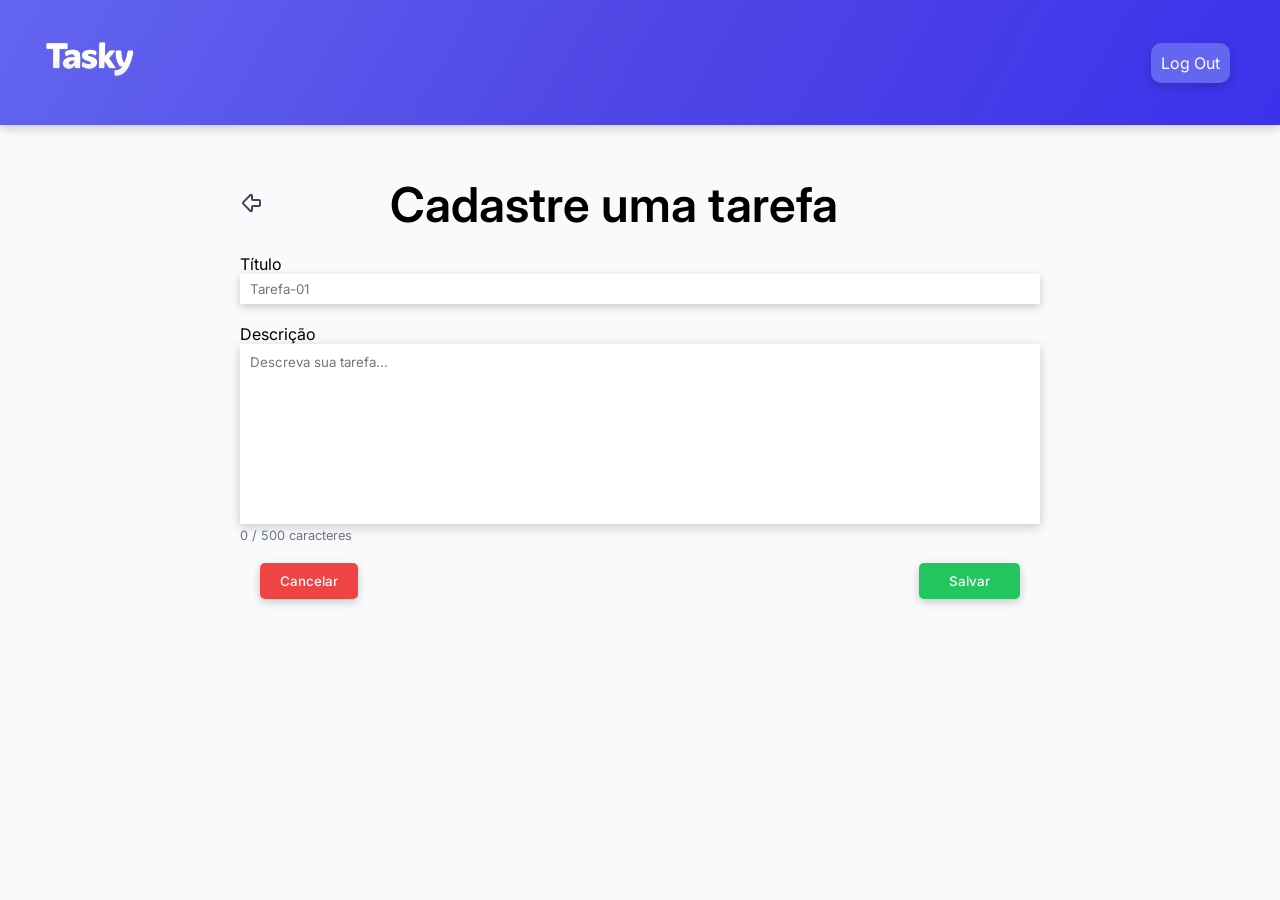
==== view/cadastrar-tarefa.html @ 52762b45 "Add Pasta View, Exceptions e JWT parte 1" ====
<!DOCTYPE html>
<html lang="pt-br">

<head>
    <meta charset="UTF-8">
    <meta name="viewport" content="width=device-width, initial-scale=1.0">
    <link rel="stylesheet" href="./css/cadastrar-tarefa.css">
    <title>Lista de Tarefas</title>
</head>

<body>
    <!-- ================ Header ================ -->

    <header class="header">
        <div class="content-header">
            <div class="logo">
                <img src="./img/logo.png" alt="Logo">
            </div>
            <div class="nav">
                <span>Log Out</span>
            </div>
        </div>
    </header>

    <!-- ================ Cadastro ================ -->

    <main class="container">
        <input type="hidden" id="userId" value="1">
        <section class="cadastro-container">
            <div class="container-title">
                <div class="titulo-cadastre">
                    <div class="back">
                        <a href="./tarefa.html"><svg xmlns="http://www.w3.org/2000/svg" width="24" height="24"
                                viewBox="0 0 24 24" fill="none" stroke="#43464e" stroke-width="2" stroke-linecap="round"
                                stroke-linejoin="round" class="lucide lucide-arrow-big-left-icon lucide-arrow-big-left">
                                <path
                                    d="M13 9a1 1 0 0 1-1-1V5.061a1 1 0 0 0-1.811-.75l-6.835 6.836a1.207 1.207 0 0 0 0 1.707l6.835 6.835a1 1 0 0 0 1.811-.75V16a1 1 0 0 1 1-1h6a1 1 0 0 0 1-1v-4a1 1 0 0 0-1-1z" />
                            </svg></a>
                    </div>
                    <div class="title">
                        <h1>Cadastre uma tarefa</h1>
                    </div>
                </div>
            </div>
            <div class="form">
                <div class="nome-titulo">
                    <label for="title">Título</label><br>
                    <input type="text" class="title" id="title" placeholder="Tarefa-01"><br>
                </div>
                <div class="desc">
                    <label for="desc">Descrição</label><br>
                    <textarea name="desc" id="desc" placeholder="Descreva sua tarefa..." cols="70" maxlength="500"
                        rows="10"
                        oninput="document.querySelector('.contador').textContent = this.value.length + ' / 500 caracteres'"></textarea><br>
                    <output>
                        <p class="contador">0 / 500 caracteres</p>
                    </output>
                </div>
                <div class="alteracoes">
                    <div class="cancelar">
                        <button type="button" onclick="cancelar()">Cancelar</button>
                    </div>
                    <div class="salvar">
                        <button type="button" onclick="salvarTarefa()">Salvar</button>
                    </div>
                </div>
            </div>
        </section>
    </main>
    <script src="./js/cadastrar-tarefa.js"></script>
</body>
---- view/css/cadastrar-tarefa.css ----
@import url('https://fonts.googleapis.com/css2?family=Inter:wght@400;500;600;700&display=swap');

:root {
  --primary: #4F46E5;
  --primary-light: #6366F1;
  --bg: #F9FAFB;
  --text-main: #43464e;
  --text-secondary: #6B7280;
  --success: #22C55E;
  --error: #EF4444;
}

* {
    margin: 0;
    padding: 0;
    box-sizing: border-box;
    font-family: 'Inter', sans-serif;
}

body {
    background-color: var(--bg);
    width: 100%;
    height: 100vh;
}

h1, h2, h3 {
  font-weight: 600;
}

button {
  font-weight: 500;
}

p, span, input {
  font-weight: 400;
}

/* ==================== Header ==================== */

.header {
    display: flex;
    background: linear-gradient(120deg, #6366F1,#4F46E5,#3b32ec);
    height: 125px;
    align-items: center;
    justify-content: center;
    box-shadow: 0 3px 10px rgb(0 0 0 / 0.2);
}

.content-header {
    display: flex;
    align-items: center;
    justify-content: space-between;
    width: 100%;
    margin: 0 50px 0 20px;

}

.logo img {
    height: 150px;
    width: 140px;
    border-radius: 10px;
}

.nav {
    display: flex;
    gap: 20px;
}

.nav a {
    text-decoration: none;
}

.nav span {
    color: white;
    background-color: var(--primary-light);
    border-radius: 10px;
    padding: 10px 10px 10px 10px;
    box-shadow: 0 3px 10px rgb(0 0 0 / 0.2);
    cursor: pointer;
    transition: background-color 0.5s ease;
}

.nav span:hover {
    background-color: #898bff;
}

/* ==================== Cadastrar Tarefa ==================== */

.container{
    position: relative;
    width: 100%;
}

.cadastro-container {
    display: flex;
    align-items: center;
    justify-content: center;
    margin-top: 50px;
    flex-direction: column;
    gap: 20px;
}

.cadastro-container h1 {
    font-size: 3rem;
}

.container-title {
    width: 800px;
}

.titulo-cadastre {
    display: grid;
    grid-template-columns: 1fr 500px 1fr;
    align-items: center;
}

.form{
    width: 800px;
}

.form div {
    margin-bottom: 20px;
}

.nome-titulo input {
    width: 100%;
    height: 30px;
    padding: 0 10px;
    box-shadow: 0 3px 10px rgb(0 0 0 / 0.2);
    border: none;
    outline: none;
    transition: 0.3s;
}

.nome-titulo input:focus {
    transform: scale(1.01);
}

.desc textarea {
    width: 100%;
    resize: none;
    overflow-y: auto;
    padding: 10px;
    box-shadow: 0 3px 10px rgb(0 0 0 / 0.2);
    border: none;
    outline: none;
    transition: 0.3s;
}

.contador {
    font-size: 0.8rem;
    color: var(--text-secondary);
}

.desc textarea:focus {
    transform: scale(1.01);
}

.alteracoes {
    display: flex;
    justify-content: space-between;
    margin: 20px;
}

.cancelar button {
    background-color: var(--error);
    padding: 10px 20px;
    border-radius: 5px;
    border: none;
    color: white;
    box-shadow: 0 3px 10px rgb(0 0 0 / 0.2);
    cursor: pointer;
}

.cancelar button:hover {
    background-color: #752020;
    transform: scale(1.02);
}

.salvar button {
    background-color: var(--success);
    padding: 10px 30px;
    border-radius: 5px;
    border: none;
    color: white;
    box-shadow: 0 3px 10px rgb(0 0 0 / 0.2);
    cursor: pointer;
    transition: 0.3s;
}

.salvar button:hover {
    background-color: #16853f;
    transform: scale(1.02);
}
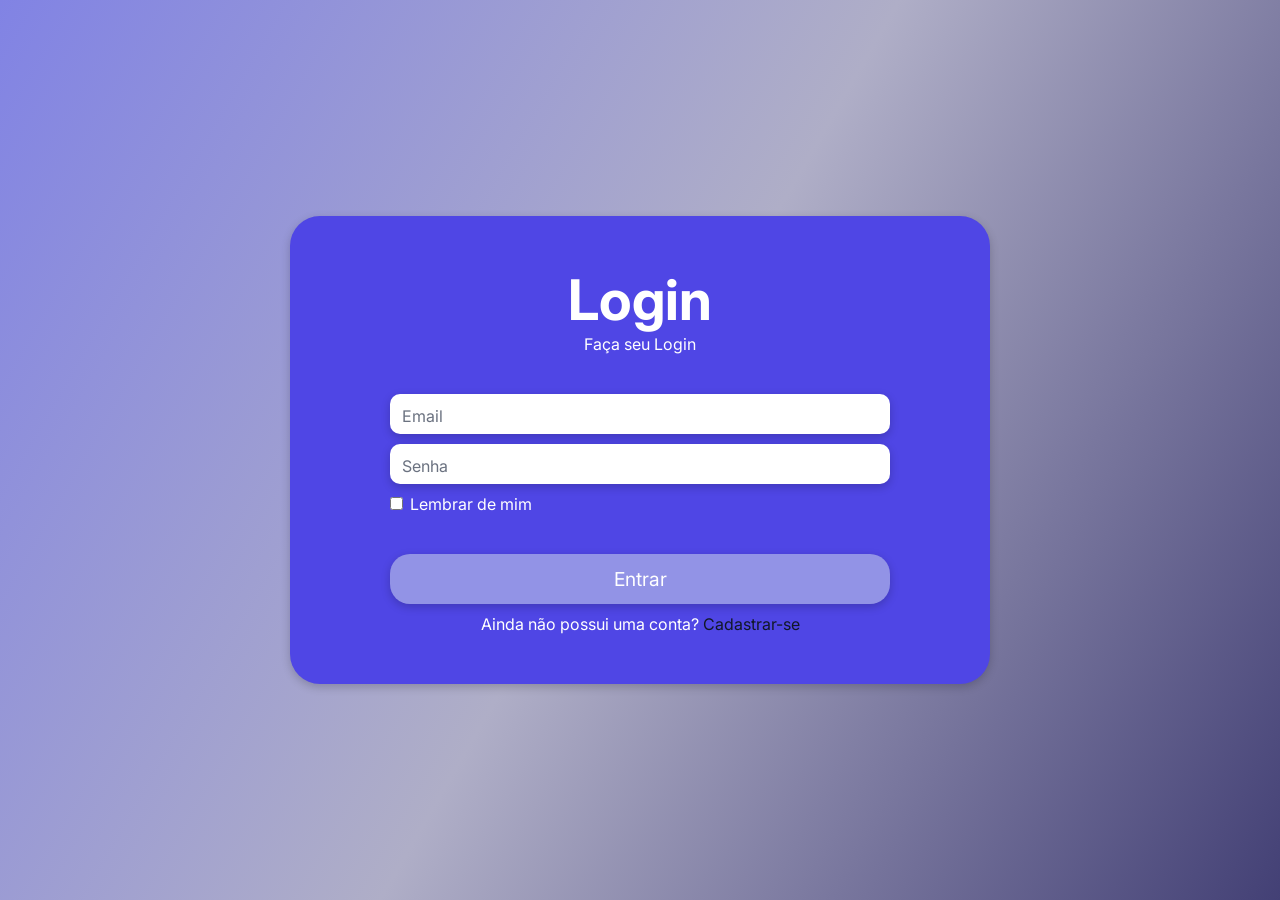
==== commit 743598e5: "Refactor Front-end" ====
--- a/view/cadastrar-tarefa.html
+++ b/view/cadastrar-tarefa.html
@@ -5,6 +5,8 @@
     <meta charset="UTF-8">
     <meta name="viewport" content="width=device-width, initial-scale=1.0">
     <link rel="stylesheet" href="./css/cadastrar-tarefa.css">
+    <link rel="stylesheet" href="./css/toast.css">
+    <script src="js/toast.js" defer></script>
     <title>Lista de Tarefas</title>
 </head>
 
@@ -17,7 +19,7 @@
                 <img src="./img/logo.png" alt="Logo">
             </div>
             <div class="nav">
-                <span>Log Out</span>
+                <a href="#" onclick="logout(); return false"><span>Log Out</span></a>
             </div>
         </div>
     </header>
@@ -25,7 +27,6 @@
     <!-- ================ Cadastro ================ -->
 
     <main class="container">
-        <input type="hidden" id="userId" value="1">
         <section class="cadastro-container">
             <div class="container-title">
                 <div class="titulo-cadastre">
@@ -67,5 +68,10 @@
             </div>
         </section>
     </main>
+    <footer class="container-footer">
+        <div class="title-footer">
+            <h1>Copyrith &copy 2026 <a href="https://christyassolini.github.io/Portif-lio/">Christyan Assolini</a>. Todos os direitos reservados.</h1>
+        </div>
+    </footer>
     <script src="./js/cadastrar-tarefa.js"></script>
 </body>
--- a/view/css/toast.css
+++ b/view/css/toast.css
@@ -0,0 +1,132 @@
+/* ==================== Toast Notifications ==================== */
+
+.toast-container {
+    position: fixed;
+    top: 20px;
+    right: 20px;
+    z-index: 9999;
+    display: flex;
+    flex-direction: column;
+    gap: 10px;
+    pointer-events: none;
+}
+
+.toast {
+    min-width: 300px;
+    max-width: 500px;
+    padding: 16px 20px;
+    border-radius: 10px;
+    box-shadow: 0 4px 12px rgba(0, 0, 0, 0.15);
+    display: flex;
+    align-items: center;
+    gap: 12px;
+    pointer-events: all;
+    animation: slideIn 0.3s ease-out;
+    transition: all 0.3s ease;
+    font-family: 'Inter', sans-serif;
+}
+
+.toast.hiding {
+    animation: slideOut 0.3s ease-out forwards;
+}
+
+.toast-icon {
+    font-size: 24px;
+    flex-shrink: 0;
+}
+
+.toast-content {
+    flex: 1;
+    display: flex;
+    flex-direction: column;
+    gap: 4px;
+}
+
+.toast-title {
+    font-weight: 600;
+    font-size: 14px;
+    line-height: 1.4;
+}
+
+.toast-message {
+    font-size: 13px;
+    line-height: 1.4;
+    opacity: 0.9;
+}
+
+.toast-close {
+    background: none;
+    border: none;
+    font-size: 20px;
+    cursor: pointer;
+    opacity: 0.7;
+    transition: opacity 0.2s;
+    padding: 0;
+    width: 20px;
+    height: 20px;
+    display: flex;
+    align-items: center;
+    justify-content: center;
+    flex-shrink: 0;
+}
+
+.toast-close:hover {
+    opacity: 1;
+}
+
+/* Toast Types */
+.toast.success {
+    background: linear-gradient(135deg, #22C55E, #16A34A);
+    color: white;
+}
+
+.toast.error {
+    background: linear-gradient(135deg, #EF4444, #DC2626);
+    color: white;
+}
+
+.toast.warning {
+    background: linear-gradient(135deg, #F59E0B, #D97706);
+    color: white;
+}
+
+.toast.info {
+    background: linear-gradient(135deg, #3B82F6, #2563EB);
+    color: white;
+}
+
+/* Animations */
+@keyframes slideIn {
+    from {
+        transform: translateX(400px);
+        opacity: 0;
+    }
+    to {
+        transform: translateX(0);
+        opacity: 1;
+    }
+}
+
+@keyframes slideOut {
+    from {
+        transform: translateX(0);
+        opacity: 1;
+    }
+    to {
+        transform: translateX(400px);
+        opacity: 0;
+    }
+}
+
+/* Responsivo */
+@media (max-width: 600px) {
+    .toast-container {
+        left: 20px;
+        right: 20px;
+    }
+    
+    .toast {
+        min-width: unset;
+        width: 100%;
+    }
+}
